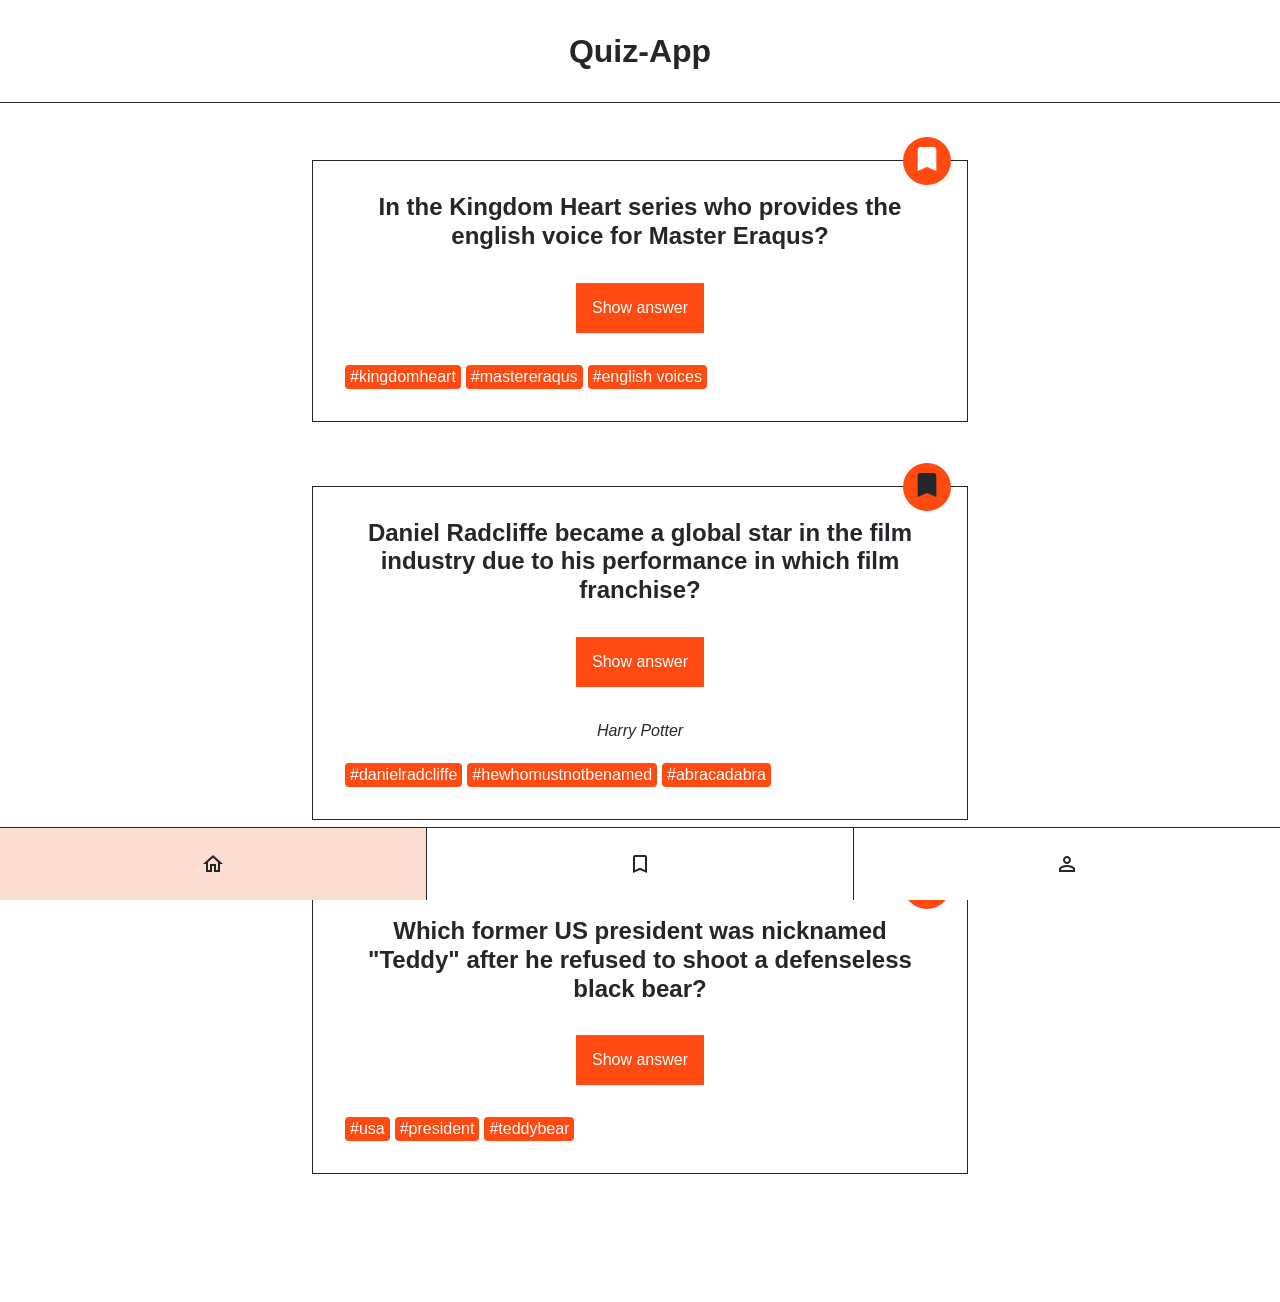
==== index.html @ 3d47f606 ""initial commit"" ====
<!DOCTYPE html>
<html lang="en">
  <head>
    <meta charset="UTF-8" />
    <meta http-equiv="X-UA-Compatible" content="IE=edge" />
    <meta name="viewport" content="width=device-width, initial-scale=1.0" />
    <title>Quiz-App</title>
    <link rel="stylesheet" href="./styles.css" />
  </head>
  <body>
    <header class="header">
      <h1 class="header__title">Quiz-App</h1>
    </header>
    <main>
      <ul class="card-list">
        <!--
                FIRST CARD
              -->
        <li class="card-list__item">
          <article class="card">
            <h2 class="card__question">
              In the Kingdom Heart series who provides the english voice for
              Master Eraqus?
            </h2>
            <button class="card__button-answer" type="button">
              Show answer
            </button>
            <p class="card__answer">Mark Hamill</p>
            <ul class="card__tag-list">
              <li class="card__tag-list-item">#kingdomheart</li>
              <li class="card__tag-list-item">#mastereraqus</li>
              <li class="card__tag-list-item">#english voices</li>
            </ul>
            <div class="card__button-bookmark">
              <button class="bookmark" aria-label="bookmark" type="button">
                <svg
                  class="bookmark__icon"
                  xmlns="http://www.w3.org/2000/svg"
                  viewbox="0 0 24 24"
                >
                  <path
                    d="M17 3H7c-1.1 0-2 .9-2 2v16l7-3 7 3V5c0-1.1-.9-2-2-2z"
                  />
                </svg>
              </button>
            </div>
          </article>
        </li>
        <!--
                SECOND CARD
              -->
        <li class="card-list__item">
          <article class="card">
            <h2 class="card__question">
              Daniel Radcliffe became a global star in the film industry due to
              his performance in which film franchise?
            </h2>
            <button class="card__button-answer" type="button">
              Show answer
            </button>
            <p class="card__answer card__answer--active">Harry Potter</p>
            <ul class="card__tag-list">
              <li class="card__tag-list-item">#danielradcliffe</li>
              <li class="card__tag-list-item">#hewhomustnotbenamed</li>
              <li class="card__tag-list-item">#abracadabra</li>
            </ul>
            <div class="card__button-bookmark">
              <button
                class="bookmark bookmark--active"
                aria-label="bookmark"
                type="button"
              >
                <svg
                  class="bookmark__icon"
                  xmlns="http://www.w3.org/2000/svg"
                  viewbox="0 0 24 24"
                >
                  <path
                    d="M17 3H7c-1.1 0-2 .9-2 2v16l7-3 7 3V5c0-1.1-.9-2-2-2z"
                  />
                </svg>
              </button>
            </div>
          </article>
        </li>
        <!--
                THIRD CARD
              -->
        <li class="card-list__item">
          <article class="card">
            <h2 class="card__question">
              Which former US president was nicknamed &quot;Teddy&quot; after he
              refused to shoot a defenseless black bear?
            </h2>
            <button class="card__button-answer" type="button">
              Show answer
            </button>
            <p class="card__answer">Theodore Roosevelt</p>
            <ul class="card__tag-list">
              <li class="card__tag-list-item">#usa</li>
              <li class="card__tag-list-item">#president</li>
              <li class="card__tag-list-item">#teddybear</li>
            </ul>
            <div class="card__button-bookmark">
              <button class="bookmark" aria-label="bookmark" type="button">
                <svg
                  class="bookmark__icon"
                  xmlns="http://www.w3.org/2000/svg"
                  viewbox="0 0 24 24"
                >
                  <path
                    d="M17 3H7c-1.1 0-2 .9-2 2v16l7-3 7 3V5c0-1.1-.9-2-2-2z"
                  />
                </svg>
              </button>
            </div>
          </article>
        </li>
      </ul>
    </main>

    <nav class="navigation">
      <ul class="navigation__list">
        <li class="navigation__list-item navigation__list-item--active">
          <a
            class="navigation__link"
            href="index.html"
            aria-label="go to home page"
          >
            <svg
              xmlns="http://www.w3.org/2000/svg"
              height="24px"
              viewbox="0 0 24 24"
              width="24px"
            >
              <path
                d="M12 5.69l5 4.5V18h-2v-6H9v6H7v-7.81l5-4.5M12 3L2 12h3v8h6v-6h2v6h6v-8h3L12 3z"
              />
            </svg>
          </a>
        </li>
        <li class="navigation__list-item">
          <a
            class="navigation__link"
            href="bookmarks.html"
            aria-label="go to bookmarks page"
          >
            <svg
              xmlns="http://www.w3.org/2000/svg"
              height="24px"
              viewbox="0 0 24 24"
              width="24px"
            >
              <path
                d="M17 3H7c-1.1 0-2 .9-2 2v16l7-3 7 3V5c0-1.1-.9-2-2-2zm0 15l-5-2.18L7 18V5h10v13z"
              />
            </svg>
          </a>
        </li>
        <li class="navigation__list-item">
          <a
            class="navigation__link"
            href="profile.html"
            aria-label="go to profile page"
          >
            <svg
              xmlns="http://www.w3.org/2000/svg"
              height="24px"
              viewbox="0 0 24 24"
              width="24px"
            >
              <path
                d="M12 6c1.1 0 2 .9 2 2s-.9 2-2 2-2-.9-2-2 .9-2 2-2m0 9c2.7 0 5.8 1.29 6 2v1H6v-.99c.2-.72 3.3-2.01 6-2.01m0-11C9.79 4 8 5.79 8 8s1.79 4 4 4 4-1.79 4-4-1.79-4-4-4zm0 9c-2.67 0-8 1.34-8 4v3h16v-3c0-2.66-5.33-4-8-4z"
              />
            </svg>
          </a>
        </li>
      </ul>
    </nav>
  </body>
</html>
---- styles.css ----
@import "./global.css";

@import "./components/bookmark/bookmark.css";
@import "./components/card-list/card-list.css";
@import "./components/card/card.css";
@import "./components/header/header.css";
@import "./components/navigation/navigation.css";
@import "./components/profile/profile.css";
@import "./components/counter-list/counter-list.css";
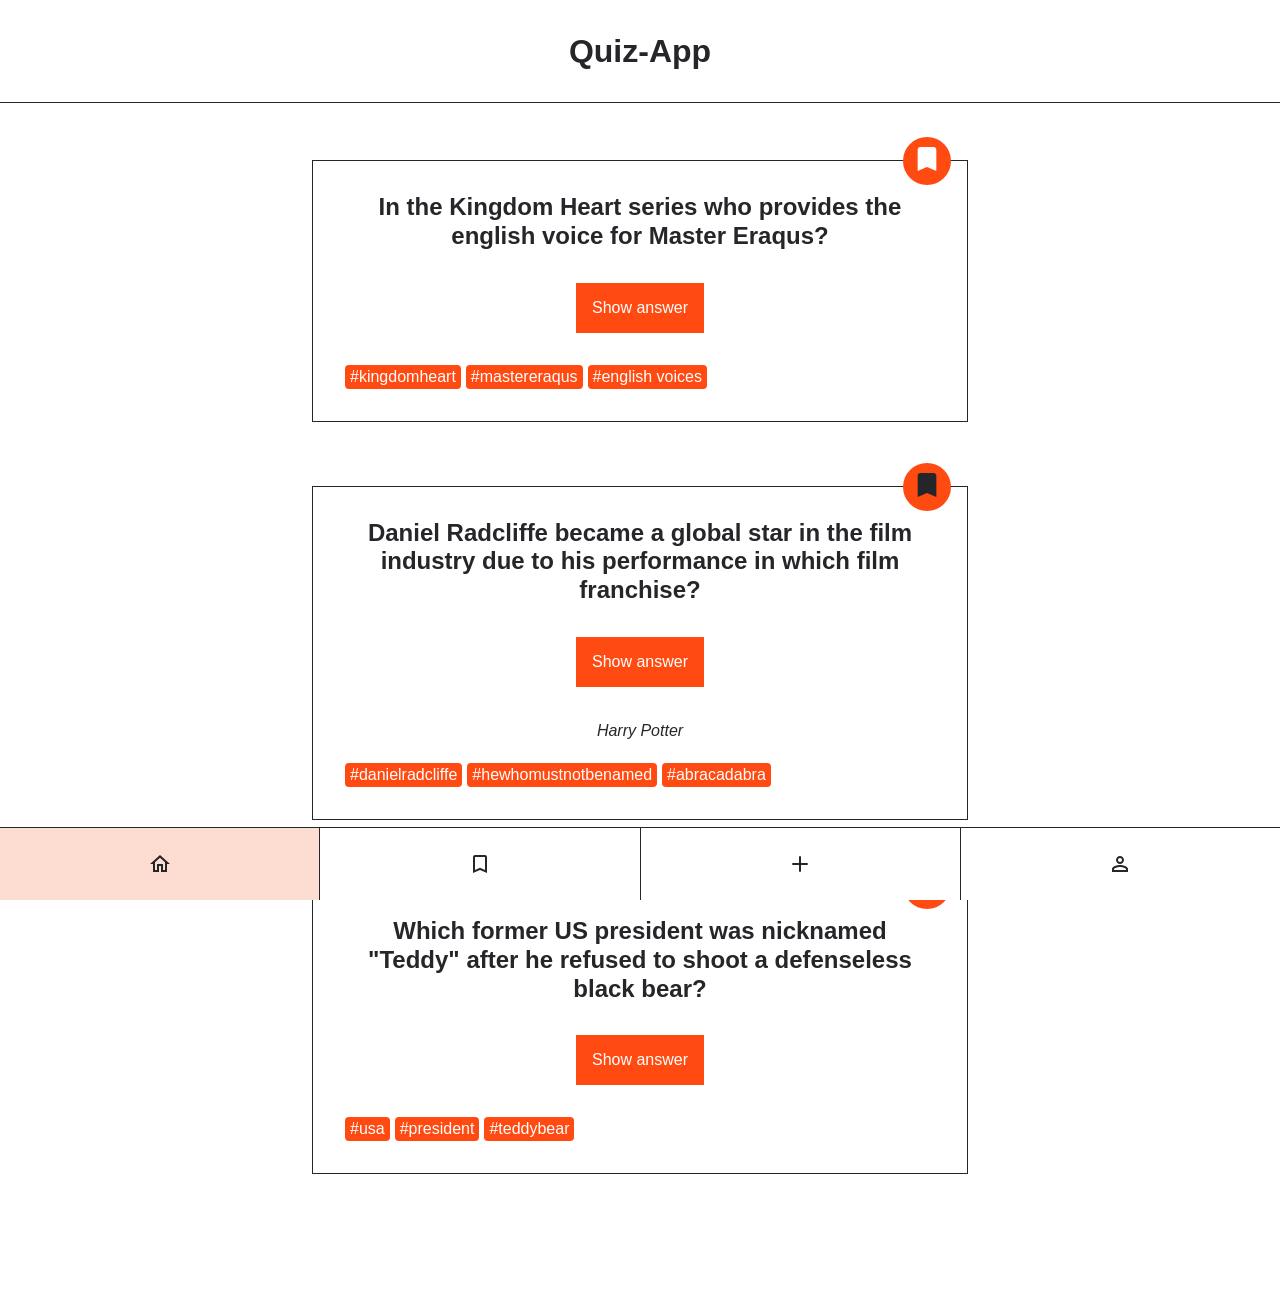
==== commit f6c72370: "form.js commit" ====
--- a/index.html
+++ b/index.html
@@ -1,181 +1,156 @@
 <!DOCTYPE html>
 <html lang="en">
-  <head>
-    <meta charset="UTF-8" />
-    <meta http-equiv="X-UA-Compatible" content="IE=edge" />
-    <meta name="viewport" content="width=device-width, initial-scale=1.0" />
-    <title>Quiz-App</title>
-    <link rel="stylesheet" href="./styles.css" />
-  </head>
-  <body>
-    <header class="header">
-      <h1 class="header__title">Quiz-App</h1>
-    </header>
-    <main>
-      <ul class="card-list">
-        <!--
+
+<head>
+  <meta charset="UTF-8" />
+  <meta http-equiv="X-UA-Compatible" content="IE=edge" />
+  <meta name="viewport" content="width=device-width, initial-scale=1.0" />
+  <script src="./index.js" defer></script>
+  <title>Quiz-App</title>
+
+  <link rel="stylesheet" href="./styles.css" />
+</head>
+
+<body>
+  <header class="header">
+    <h1 class="header__title">Quiz-App</h1>
+  </header>
+  <main>
+    <ul class="card-list">
+      <!--
                 FIRST CARD
               -->
-        <li class="card-list__item">
-          <article class="card">
-            <h2 class="card__question">
-              In the Kingdom Heart series who provides the english voice for
-              Master Eraqus?
-            </h2>
-            <button class="card__button-answer" type="button">
-              Show answer
+      <li class="card-list__item">
+        <article class="card">
+          <h2 class="card__question">
+            In the Kingdom Heart series who provides the english voice for
+            Master Eraqus?
+          </h2>
+          <button class="card__button-answer" data-js="answerButton" type="button">
+            Show answer
+          </button>
+          <p class="card__answer" data-js="answer">Mark Hamill</p>
+          <ul class="card__tag-list">
+            <li class="card__tag-list-item">#kingdomheart</li>
+            <li class="card__tag-list-item">#mastereraqus</li>
+            <li class="card__tag-list-item">#english voices</li>
+          </ul>
+          <div class="card__button-bookmark">
+            <button class="bookmark" data-js="bookmarkButton" aria-label="bookmark" type="button">
+              <svg class="bookmark__icon" xmlns="http://www.w3.org/2000/svg" viewbox="0 0 24 24">
+                <path d="M17 3H7c-1.1 0-2 .9-2 2v16l7-3 7 3V5c0-1.1-.9-2-2-2z" />
+              </svg>
             </button>
-            <p class="card__answer">Mark Hamill</p>
-            <ul class="card__tag-list">
-              <li class="card__tag-list-item">#kingdomheart</li>
-              <li class="card__tag-list-item">#mastereraqus</li>
-              <li class="card__tag-list-item">#english voices</li>
-            </ul>
-            <div class="card__button-bookmark">
-              <button class="bookmark" aria-label="bookmark" type="button">
-                <svg
-                  class="bookmark__icon"
-                  xmlns="http://www.w3.org/2000/svg"
-                  viewbox="0 0 24 24"
-                >
-                  <path
-                    d="M17 3H7c-1.1 0-2 .9-2 2v16l7-3 7 3V5c0-1.1-.9-2-2-2z"
-                  />
-                </svg>
-              </button>
-            </div>
-          </article>
-        </li>
-        <!--
+          </div>
+        </article>
+      </li>
+      <!--
                 SECOND CARD
               -->
-        <li class="card-list__item">
-          <article class="card">
-            <h2 class="card__question">
-              Daniel Radcliffe became a global star in the film industry due to
-              his performance in which film franchise?
-            </h2>
-            <button class="card__button-answer" type="button">
-              Show answer
+      <li class="card-list__item">
+        <article class="card">
+          <h2 class="card__question">
+            Daniel Radcliffe became a global star in the film industry due to
+            his performance in which film franchise?
+          </h2>
+          <button class="card__button-answer" type="button">
+            Show answer
+          </button>
+          <p class="card__answer card__answer--active">Harry Potter</p>
+          <ul class="card__tag-list">
+            <li class="card__tag-list-item">#danielradcliffe</li>
+            <li class="card__tag-list-item">#hewhomustnotbenamed</li>
+            <li class="card__tag-list-item">#abracadabra</li>
+          </ul>
+          <div class="card__button-bookmark">
+            <button class="bookmark bookmark--active" aria-label="bookmark" type="button">
+              <svg class="bookmark__icon" xmlns="http://www.w3.org/2000/svg" viewbox="0 0 24 24">
+                <path d="M17 3H7c-1.1 0-2 .9-2 2v16l7-3 7 3V5c0-1.1-.9-2-2-2z" />
+              </svg>
             </button>
-            <p class="card__answer card__answer--active">Harry Potter</p>
-            <ul class="card__tag-list">
-              <li class="card__tag-list-item">#danielradcliffe</li>
-              <li class="card__tag-list-item">#hewhomustnotbenamed</li>
-              <li class="card__tag-list-item">#abracadabra</li>
-            </ul>
-            <div class="card__button-bookmark">
-              <button
-                class="bookmark bookmark--active"
-                aria-label="bookmark"
-                type="button"
-              >
-                <svg
-                  class="bookmark__icon"
-                  xmlns="http://www.w3.org/2000/svg"
-                  viewbox="0 0 24 24"
-                >
-                  <path
-                    d="M17 3H7c-1.1 0-2 .9-2 2v16l7-3 7 3V5c0-1.1-.9-2-2-2z"
-                  />
-                </svg>
-              </button>
-            </div>
-          </article>
-        </li>
-        <!--
+          </div>
+        </article>
+      </li>
+      <!--
                 THIRD CARD
               -->
-        <li class="card-list__item">
-          <article class="card">
-            <h2 class="card__question">
-              Which former US president was nicknamed &quot;Teddy&quot; after he
-              refused to shoot a defenseless black bear?
-            </h2>
-            <button class="card__button-answer" type="button">
-              Show answer
+      <li class="card-list__item">
+        <article class="card">
+          <h2 class="card__question">
+            Which former US president was nicknamed &quot;Teddy&quot; after he
+            refused to shoot a defenseless black bear?
+          </h2>
+          <button class="card__button-answer" type="button">
+            Show answer
+          </button>
+          <p class="card__answer">Theodore Roosevelt</p>
+          <ul class="card__tag-list">
+            <li class="card__tag-list-item">#usa</li>
+            <li class="card__tag-list-item">#president</li>
+            <li class="card__tag-list-item">#teddybear</li>
+          </ul>
+          <div class="card__button-bookmark">
+            <button class="bookmark" aria-label="bookmark" type="button">
+              <svg class="bookmark__icon" xmlns="http://www.w3.org/2000/svg" viewbox="0 0 24 24">
+                <path d="M17 3H7c-1.1 0-2 .9-2 2v16l7-3 7 3V5c0-1.1-.9-2-2-2z" />
+              </svg>
             </button>
-            <p class="card__answer">Theodore Roosevelt</p>
-            <ul class="card__tag-list">
-              <li class="card__tag-list-item">#usa</li>
-              <li class="card__tag-list-item">#president</li>
-              <li class="card__tag-list-item">#teddybear</li>
-            </ul>
-            <div class="card__button-bookmark">
-              <button class="bookmark" aria-label="bookmark" type="button">
-                <svg
-                  class="bookmark__icon"
-                  xmlns="http://www.w3.org/2000/svg"
-                  viewbox="0 0 24 24"
-                >
-                  <path
-                    d="M17 3H7c-1.1 0-2 .9-2 2v16l7-3 7 3V5c0-1.1-.9-2-2-2z"
-                  />
-                </svg>
-              </button>
-            </div>
-          </article>
-        </li>
-      </ul>
-    </main>
+          </div>
+        </article>
+      </li>
+    </ul>
+  </main>
 
-    <nav class="navigation">
-      <ul class="navigation__list">
-        <li class="navigation__list-item navigation__list-item--active">
-          <a
-            class="navigation__link"
-            href="index.html"
-            aria-label="go to home page"
-          >
-            <svg
-              xmlns="http://www.w3.org/2000/svg"
-              height="24px"
-              viewbox="0 0 24 24"
-              width="24px"
-            >
-              <path
-                d="M12 5.69l5 4.5V18h-2v-6H9v6H7v-7.81l5-4.5M12 3L2 12h3v8h6v-6h2v6h6v-8h3L12 3z"
-              />
-            </svg>
-          </a>
-        </li>
-        <li class="navigation__list-item">
-          <a
-            class="navigation__link"
-            href="bookmarks.html"
-            aria-label="go to bookmarks page"
-          >
-            <svg
-              xmlns="http://www.w3.org/2000/svg"
-              height="24px"
-              viewbox="0 0 24 24"
-              width="24px"
-            >
-              <path
-                d="M17 3H7c-1.1 0-2 .9-2 2v16l7-3 7 3V5c0-1.1-.9-2-2-2zm0 15l-5-2.18L7 18V5h10v13z"
-              />
-            </svg>
-          </a>
-        </li>
-        <li class="navigation__list-item">
-          <a
-            class="navigation__link"
-            href="profile.html"
-            aria-label="go to profile page"
-          >
-            <svg
-              xmlns="http://www.w3.org/2000/svg"
-              height="24px"
-              viewbox="0 0 24 24"
-              width="24px"
-            >
-              <path
-                d="M12 6c1.1 0 2 .9 2 2s-.9 2-2 2-2-.9-2-2 .9-2 2-2m0 9c2.7 0 5.8 1.29 6 2v1H6v-.99c.2-.72 3.3-2.01 6-2.01m0-11C9.79 4 8 5.79 8 8s1.79 4 4 4 4-1.79 4-4-1.79-4-4-4zm0 9c-2.67 0-8 1.34-8 4v3h16v-3c0-2.66-5.33-4-8-4z"
-              />
-            </svg>
-          </a>
-        </li>
-      </ul>
-    </nav>
-  </body>
-</html>
+  <nav class="navigation">
+    <ul class="navigation__list">
+      <li class="navigation__list-item navigation__list-item--active">
+        <a class="navigation__link" href="index.html" aria-label="go to home page">
+          <svg xmlns="http://www.w3.org/2000/svg" height="24px" viewbox="0 0 24 24" width="24px">
+            <path d="M12 5.69l5 4.5V18h-2v-6H9v6H7v-7.81l5-4.5M12 3L2 12h3v8h6v-6h2v6h6v-8h3L12 3z" />
+          </svg>
+        </a>
+      </li>
+      <li class="navigation__list-item">
+        <a class="navigation__link" href="bookmarks.html" aria-label="go to bookmarks page">
+          <svg xmlns="http://www.w3.org/2000/svg" height="24px" viewbox="0 0 24 24" width="24px">
+            <path d="M17 3H7c-1.1 0-2 .9-2 2v16l7-3 7 3V5c0-1.1-.9-2-2-2zm0 15l-5-2.18L7 18V5h10v13z" />
+          </svg>
+        </a>
+      </li>
+
+
+
+      <li class="navigation__list-item">
+        <a class="navigation__link" href="/form.html" aria-label="go to home page">
+          <svg xmlns="http://www.w3.org/2000/svg" width="24" height="24" viewBox="0 0 24 24" fill="none"
+            stroke="currentColor" stroke-width="2" stroke-linecap="round" stroke-linejoin="round"
+            class="lucide lucide-plus">
+            <path d="M5 12h14" />
+            <path d="M12 5v14" />
+          </svg>
+        </a>
+      </li>
+
+
+
+
+
+
+
+
+
+
+
+      <li class="navigation__list-item">
+        <a class="navigation__link" href="profile.html" aria-label="go to profile page">
+          <svg xmlns="http://www.w3.org/2000/svg" height="24px" viewbox="0 0 24 24" width="24px">
+            <path
+              d="M12 6c1.1 0 2 .9 2 2s-.9 2-2 2-2-.9-2-2 .9-2 2-2m0 9c2.7 0 5.8 1.29 6 2v1H6v-.99c.2-.72 3.3-2.01 6-2.01m0-11C9.79 4 8 5.79 8 8s1.79 4 4 4 4-1.79 4-4-1.79-4-4-4zm0 9c-2.67 0-8 1.34-8 4v3h16v-3c0-2.66-5.33-4-8-4z" />
+          </svg>
+        </a>
+      </li>
+    </ul>
+  </nav>
+</body>
+
+</html>
--- a/styles.css
+++ b/styles.css
@@ -7,3 +7,4 @@
 @import "./components/navigation/navigation.css";
 @import "./components/profile/profile.css";
 @import "./components/counter-list/counter-list.css";
+@import "./components/form.css";
